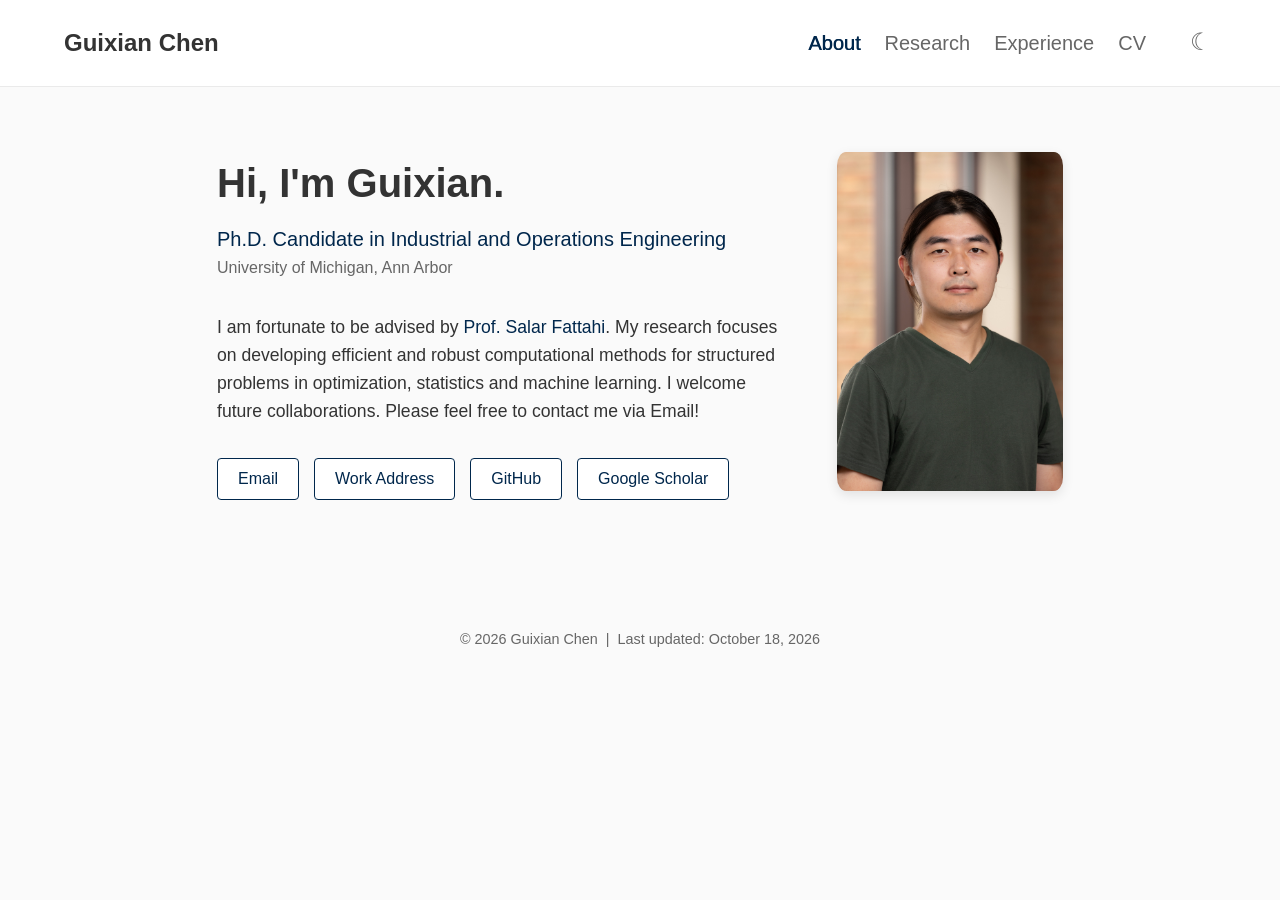
==== about.html @ 0d4732d8 "add sections" ====
<!DOCTYPE html>
<html lang="en">
<head>
    <meta charset="UTF-8">
    <meta name="viewport" content="width=device-width, initial-scale=1.0">
    <title>About | Guixian Chen</title>
    <link rel="icon" type="image/png" href="favicon.png">
    <link rel="stylesheet" href="style.css">
</head>
<body>
    <header>
        <nav class="navbar">
            <a href="about.html" class="nav-logo">Guixian Chen</a>
            <ul class="nav-links">
                <li><a href="about.html" class="active-nav">About</a></li>
                <li><a href="research.html">Research</a></li>
                <li><a href="experience.html">Experience</a></li>
                <li><a href="Guixian_Chen_CV.pdf" target="_blank">CV</a></li>
                <li><button id="theme-toggle" class="theme-btn" style="font-size: 1.5rem;">☾</button></li>
            </ul>
        </nav>
    </header>

    <main class="container">
        <section id="about" class="intro-section">
            <div class="intro-content">
                <div class="intro-text">
                    <h1>Hi, I'm Guixian.</h1>
                    <p class="subtitle">Ph.D. Candidate in <a href="https://ioe.engin.umich.edu/" target="_blank">Industrial and Operations Engineering</a></p>
                    <p class="affiliation">University of Michigan, Ann Arbor</p>
                    <p class="bio">
                        I am fortunate to be advised by <a href="https://fattahi.engin.umich.edu/" target="_blank">Prof. Salar Fattahi</a>. My research focuses on developing efficient and robust computational methods for structured problems in optimization, statistics and machine learning. I welcome future collaborations. Please feel free to contact me via Email! 
                    </p>
                    
                    <div class="social-links">
                        <!-- Interactive Email Dropdown -->
                        <div class="dropdown-container">
                            <button class="social-btn" onclick="toggleDropdown('email-content', this)">Email</button>
                            <div id="email-content" class="dropdown-content">
                                <p class="copy-field">
                                    <button type="button" class="copy-contact" onclick="copyContact(this)" aria-label="Copy email address" title="Click to copy">gxchen@umich.edu</button>
                                    <span class="copy-feedback" role="status"></span>
                                </p>
                                <a href="mailto:gxchen@umich.edu" target="_blank" class="social-btn">Send Email</a>
                            </div>
                        </div>

                        <div class="dropdown-container">
                            <button class="social-btn" onclick="toggleDropdown('address-content', this)">Work Address</button>
                            <div id="address-content" class="dropdown-content">
                                <p class="copy-field">
                                    <button type="button" class="copy-contact" onclick="copyContact(this)" aria-label="Copy work address" title="Click to copy">Industrial and Operations Engineering Building, 1205 Beal Ave, Ann Arbor, Michigan, 48109</button>
                                    <span class="copy-feedback" role="status"></span>
                                </p>
                                <a href="https://www.google.com/maps/place/University+of+Michigan+Industrial+and+Operations+Engineering/@42.2903424,-83.7092852,15z/data=!4m6!3m5!1s0x883cae85f3d2455b:0x34c1eecbe0c13f69!8m2!3d42.2910215!4d-83.7137039!16s%2Fg%2F12hkjf0tq?entry=ttu&g_ep=EgoyMDI2MDcyNi4wIKXMDSoASAFQAw%3D%3D" target="_blank" class="social-btn">Google Maps</a>
                            </div>
                        </div>
                        
                        <!-- Standard Links -->
                        <a href="https://github.com/Christ1anChen" target="_blank" class="social-btn">GitHub</a>
                        <a href="https://scholar.google.com/citations?user=kyorM50AAAAJ&hl=en" target="_blank" class="social-btn">Google Scholar</a>
                    </div>
                </div>
                
                <div class="intro-image">
                    <img src="profile.jpg" alt="Guixian Chen" class="profile-pic">
                </div>
            </div>
        </section>
        
    </main>

    <footer>
        <p>&copy; 2026 Guixian Chen <span class="separator">|</span> Last updated: October 18, 2026</p>
    </footer>

    <script>
        async function copyContact(button) {
            const field = button.parentElement;
            const status = field.querySelector('.copy-feedback');
            clearTimeout(button.copyTimer);
            try {
                await navigator.clipboard.writeText(button.textContent.trim());
                status.textContent = 'Copied';
            } catch {
                status.textContent = 'Copy failed';
            }
            field.classList.add('has-feedback');
            button.copyTimer = setTimeout(() => {
                field.classList.remove('has-feedback');
                status.textContent = '';
            }, 1000);
        }

        function toggleDropdown(id, buttonElement) {
            // Find the dropdown that was clicked and toggle its visibility
            const content = document.getElementById(id);
            content.classList.toggle("show");
            
            // If a button element was provided, toggle its active color
            if (buttonElement) {
                buttonElement.classList.toggle("active");
            }
        }
    </script>

    <script>
        const themeToggle = document.getElementById('theme-toggle');
        const currentTheme = localStorage.getItem('theme');

        // Check if the user previously selected dark mode
        if (currentTheme === 'dark') {
            document.body.classList.add('dark-mode');
            themeToggle.textContent = '☼'; // Minimalist Sun
        }

        // Toggle theme on click
        themeToggle.addEventListener('click', () => {
            document.body.classList.toggle('dark-mode');
            
            if (document.body.classList.contains('dark-mode')) {
                localStorage.setItem('theme', 'dark');
                themeToggle.textContent = '☼'; 
            } else {
                localStorage.setItem('theme', 'light');
                themeToggle.textContent = '☾'; // Minimalist Moon
            }
        });
    </script>
</body>
</html>
---- style.css ----
/* Base Variables for easy theming */
:root {
    --text-main: #333333;
    --text-muted: #666666;
    --accent-color: #00274C; /* UMich Blue */
    --bg-color: #FAFAFA;
    --font-stack: -apple-system, BlinkMacSystemFont, "Segoe UI", Roboto, Helvetica, Arial, sans-serif;
}

html {
    overflow-y: scroll;
}

/* Global Reset */
* {
    margin: 0;
    padding: 0;
    box-sizing: border-box;
}

body {
    font-family: var(--font-stack);
    color: var(--text-main);
    background-color: var(--bg-color);
    line-height: 1.6;
}

/* Navigation */
.navbar {
    display: flex;
    justify-content: space-between;
    align-items: center;
    padding: 1.5rem 5%;
    background-color: white;
    border-bottom: 1px solid #eaeaea;
}

.nav-logo {
    font-size: 1.5rem;
    font-weight: 600;
    text-decoration: none;
    color: var(--text-main);
}

.nav-links {
    font-size: 1.25rem;
    list-style: none;
    display: flex;
    gap: 1.5rem;
}

.nav-links a {
    text-decoration: none;
    color: var(--text-muted);
    transition: color 0.2s;
}

/* Highlights the current page in the top navigation */
.nav-links a.active-nav {
    color: var(--accent-color);
    
    /* Simulates bold text without changing the physical width */
    text-shadow: 0.5px 0 0 var(--accent-color); 
}

.nav-links a:hover {
    color: var(--accent-color);
}

/* Main Container */
.container {
    width: 910px; /* Locks the container to exactly 910 pixels wide */
    margin: 0 auto;
    padding: 4rem 2rem;
}


/* Typography & Sections */
.intro-section h1 {
    font-size: 2.5rem;
    margin-bottom: 0.5rem;
}

.subtitle {
    font-size: 1.25rem;
    color: var(--accent-color);
    font-weight: 500;
}

.affiliation {
    font-size: 1rem;
    color: var(--text-muted);
    margin-bottom: 2rem;
}

.bio {
    font-size: 1.1rem;
    margin-bottom: 2rem;
}

/* Container holding all the buttons */
.social-links {
    display: flex;
    flex-wrap: wrap; /* Allows buttons to wrap to a new line if the screen is small */
    gap: 15px; /* Creates a perfectly even, consistent gap between every button */
    align-items: stretch; /* Forces all buttons in a row to stretch to the exact same height */
}

/* Inline Text Links (Paragraphs) */
p a {
    color: var(--accent-color);
    text-decoration: none; /* Removes the underline */
    font-weight: 500; /* Makes it slightly bolder to stand out from normal text */
    transition: opacity 0.2s; /* Smooth transition for the hover effect */
}

/* Optional: Slight fade effect when someone hovers over the link */
p a:hover {
    opacity: 0.7; 
}

/* The individual buttons */
.social-btn {
    display: inline-flex;
    align-items: center;
    justify-content: center;
    height: 42px; 
    padding: 0 20px; 
    white-space: nowrap; 
    box-sizing: border-box; 
    font-size: 1rem;
    text-decoration: none; 
    font-family: inherit; 
    cursor: pointer; 
    border-radius: 4px; 
    transition: all 0.2s ease; /* Adds a smooth fade effect on hover */
    
    /* Restored Colors (Default State) */
    background-color: #ffffff; 
    color: #00274C; /* Dark Navy Blue */
    border: 1px solid #00274C; 
}

/* Hover State and Active Dropdown State */
.social-btn:hover,
.social-btn.active {
    background-color: #00274C; /* Dark background */
    color: #ffffff; /* White text */
}

/* Dropdown specific styles */
.dropdown-container {
    display: flex;
    flex-direction: column;
    gap: 0.5rem;
    position: relative; /* Tells the pop-out box to position itself relative to this container */
}

.dropdown-content {
    display: none; 
    flex-direction: column;
    gap: 0.8rem;
    padding: 1rem;
    background-color: white;
    border: 1px solid #eaeaea;
    border-radius: 4px;
    box-shadow: 0 4px 12px rgba(0, 0, 0, 0.08);
    width: max-content; /* Replaces min-width: 200px; */
    max-width: 365px; /* Optional: prevents it from getting too wide on small screens */
    
    /* New Absolute Positioning Rules */
    position: absolute; /* Takes the box out of the document flow so it doesn't push the page */
    top: 100%; /* Positions it directly below the Email button */
    left: 0; /* Aligns it with the left edge of the Email button */
    margin-top: 0.5rem; /* Creates a small gap between the button and the box */
    z-index: 10; /* Ensures the box floats on top of any other text or borders below it */
}

/* Show dropdown on hover OR when clicked (via JS .show class) */
.dropdown-container:hover .dropdown-content,
.dropdown-content.show {
    display: flex;
}

.dropdown-content p {
    font-size: 0.95rem;
    color: var(--text-main);
    margin: 0;
    font-weight: 500;
}

.copy-field {
    display: grid;
}

.copy-field > * {
    grid-area: 1 / 1;
}

.copy-contact {
    border: 0;
    background: none;
    color: inherit;
    font: inherit;
    text-align: left;
    cursor: pointer;
}

.copy-field.has-feedback .copy-contact {
    color: transparent;
}

.copy-feedback {
    color: var(--accent-color);
    pointer-events: none;
}

/* Invisible bridge to prevent the hover gap dead zone */
.dropdown-content::before {
    content: "";
    position: absolute;
    top: -0.5rem; /* Matches the exact size of your margin-top gap */
    left: 0;
    width: 100%;
    height: 0.5rem;
}

/* Prevents the button inside the dropdown from stretching to full width */
.dropdown-content .social-btn {
    align-self: flex-start;
}

footer {
    text-align: center;
    padding: 2rem;
    color: var(--text-muted);
    font-size: 0.9rem;
    margin-top: 2rem;
}


/* Profile Picture Layout */
.intro-content {
    display: flex;
    flex-direction: column-reverse;
    gap: 3rem;
    align-items: center;
}

.intro-text {
    flex: 1;
}

.intro-image {
    flex-shrink: 0;
}

.profile-pic {
    width: 226px;
    height: 339px; /* Increased height for a portrait rectangle */
    border-radius: 4%; /* Slightly rounded corners instead of a full circle */
    object-fit: cover;
    border: 0.0px solid var(--accent-color);
    box-shadow: 0 4px 12px rgba(0, 0, 0, 0.1);
}

/* Desktop Layout */
@media (min-width: 768px) {
    .intro-content {
        flex-direction: row;
        justify-content: space-between;
        align-items: center;
    }
}

/* Sub-section Spacing */
.sub-section-title {
    font-size: 2rem;
    margin-top: 3.0rem; /* Increased to push the title further down from the list above */
    margin-bottom: 2rem;
    color: var(--accent-color);
}

/* Generic Content Sections */
.content-section {
    margin-top: 4rem;
    border-top: 1px solid #eaeaea;
    padding-top: 3rem;
}

.content-section h2 {
    font-size: 2rem;
    margin-bottom: 2rem;
    color: var(--accent-color);
}

/* Publication List & Cards - Minimalist Flat Style */
.pub-list {
    --entry-spacing: 1rem;
    display: flex;
    flex-direction: column;
    gap: var(--entry-spacing);
}

.pub-item {
    display: flex;
    flex-direction: column;
    gap: 0.25rem;
    padding-bottom: var(--entry-spacing);
    border-bottom: 1px solid #cccccc;
}

/* Don't show a line below the last paper in a section */
.pub-item:last-child {
    border-bottom: none;
    padding-bottom: 0;
}

.pub-title {
    font-size: 1.2rem;
    color: var(--text-main);
    line-height: 1.4;
    font-weight: 600;
}

.pub-authors {
    font-size: 1rem;
}

.pub-venue {
    font-size: 0.95rem;
    font-style: italic;
    color: var(--text-muted);
}

/* Links (PDF, Code, etc.) are styled as clean underlines */
.pub-links {
    display: flex;
    gap: 1rem;
}

.btn-small {
    font-size: 0.9rem;
    padding: 0;
    border: none;
    color: var(--accent-color);
    text-decoration: underline;
    background-color: transparent;
    transition: color 0.2s;
}

/* Clean hover color change */
.btn-small:hover {
    background-color: transparent;
    color: var(--text-main);
}

/* Research Interests List */
.interests-content ul li {
    font-size: 1.1rem;
    color: var(--text-main);
    margin-bottom: 0.5rem;
}

.interests-content ul li:last-child {
    margin-bottom: 0;
}

/* Footer Separator Spacing */
.separator {
    margin: 0 0.25rem; /* This adds horizontal space on the left and right */
}

/* Theme Toggle Button */
.theme-btn {
    background: none;
    border: none;
    cursor: pointer;
    padding: 0;
    margin-left: 1rem;
    color: var(--text-muted);
    transition: color 0.2s;

    /* Strict dimensions to prevent all layout shifts */
    width: 30px;  /* Locks the horizontal space */
    height: 30px; /* Locks the vertical space */
    display: inline-flex; /* Switches from inline-block for perfect centering */
    align-items: center; /* Centers the symbol vertically */
    justify-content: center; /* Centers the symbol horizontally */
}

.theme-btn:hover {
    color: var(--accent-color);
    transform: scale(1.1);
}

/* Dark Mode Variables */
body.dark-mode {
    --bg-color: #121212;
    --text-main: #e0e0e0;
    --text-muted: #a0a0a0;
    --accent-color: #64b5f6; /* A lighter blue/accent for better contrast in dark mode */

    /* Counteract the dark mode font illusion globally */
    -webkit-font-smoothing: antialiased;
    -moz-osx-font-smoothing: grayscale;
}

/* Ensure the body uses the background variables */
body {
    background-color: var(--bg-color, #ffffff);
    color: var(--text-main);
    transition: background-color 0.3s, color 0.3s;
}

/* Dark Mode Component Overrides */
body.dark-mode .navbar {
    background-color: var(--bg-color);
    border-bottom: 1px solid #333;
}

body.dark-mode .dropdown-content {
    background-color: #1e1e1e;
    border: 1px solid #333;
    box-shadow: 0 4px 12px rgba(0, 0, 0, 0.5);
}

body.dark-mode .pub-item {
    border-bottom: 1px solid #333;
}

body.dark-mode .pub-item:last-child {
    border-bottom: none;
}

/* Dark Mode Button Overrides */
body.dark-mode .social-btn {
    background-color: transparent; /* Makes the button background match the dark page */
    color: var(--accent-color); /* Uses your light blue accent color for the text */
    border: 1px solid var(--accent-color); /* Matches the border to the text */
}

/* Dark Mode Hover/Active State */
body.dark-mode .social-btn:hover,
body.dark-mode .social-btn.active {
    background-color: var(--accent-color); /* Fills the button with light blue */
    color: var(--bg-color); /* Turns the text dark for contrast */
}

/* Mobile Responsiveness */
@media (max-width: 900px) {
    .navbar {
        flex-wrap: wrap;
        gap: 1rem;
    }

    .nav-links {
        flex-wrap: wrap;
        align-items: center;
        gap: 1rem;
        font-size: 1rem;
    }

    .theme-btn {
        margin-left: 0;
    }

    .social-links {
        position: relative;
    }

    .dropdown-container {
        position: static;
    }

    .dropdown-content {
        max-width: 100%;
    }

    .container {
        width: 100%;
        min-width: 0;
        padding: 2rem 1.5rem;
    }
}
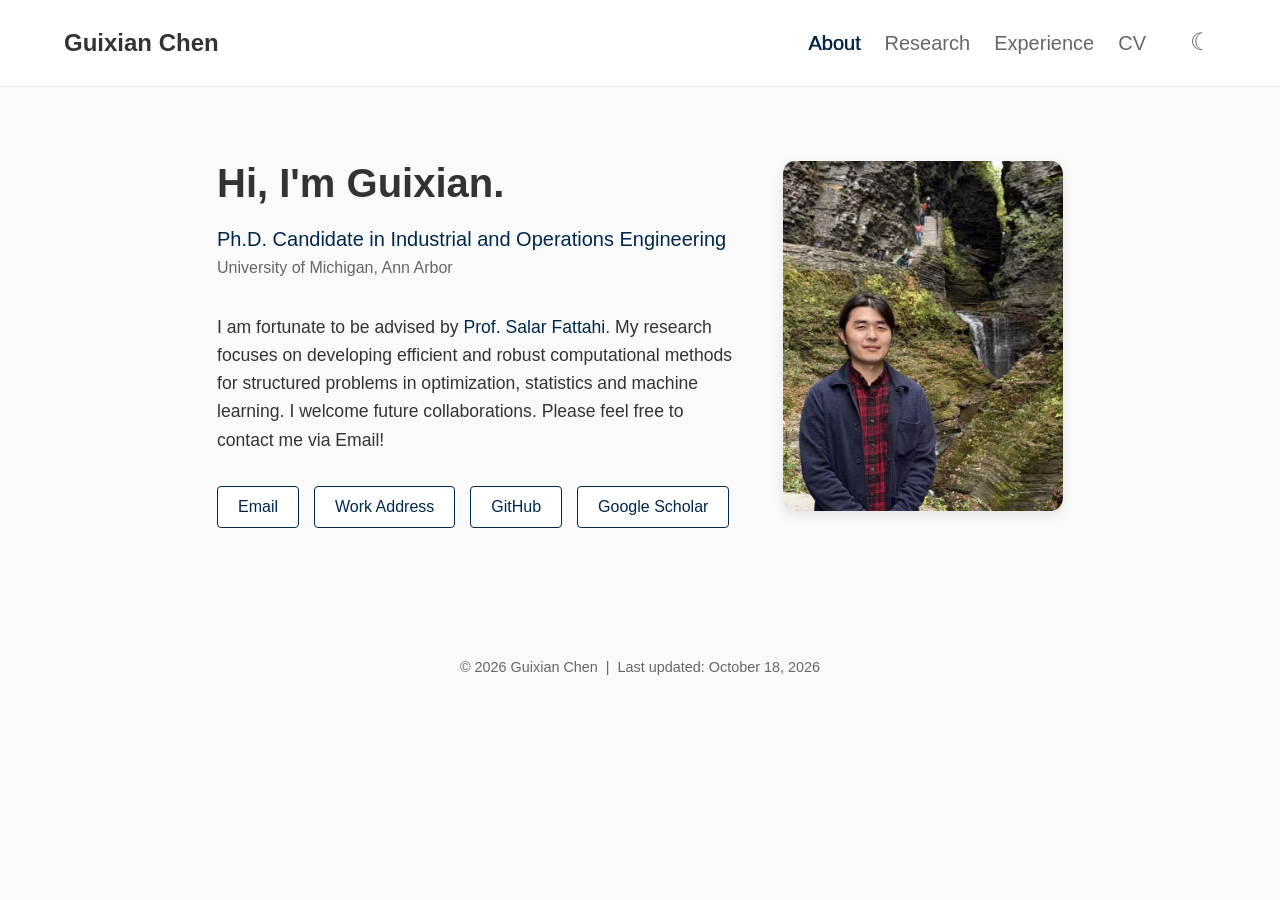
==== commit a0c34fdb: "mobile visualization" ====
--- a/about.html
+++ b/about.html
@@ -92,16 +92,34 @@
             }, 1000);
         }
 
+        const mobileLayout = window.matchMedia('(max-width: 767px)');
+
+        function closeDropdowns(except) {
+            document.querySelectorAll('.dropdown-content.show').forEach(content => {
+                if (content === except) return;
+                content.classList.remove('show');
+                content.previousElementSibling.classList.remove('active');
+            });
+        }
+
         function toggleDropdown(id, buttonElement) {
-            // Find the dropdown that was clicked and toggle its visibility
             const content = document.getElementById(id);
+            if (mobileLayout.matches) closeDropdowns(content);
             content.classList.toggle("show");
-            
-            // If a button element was provided, toggle its active color
             if (buttonElement) {
                 buttonElement.classList.toggle("active");
             }
         }
+
+        document.addEventListener('click', event => {
+            if (mobileLayout.matches && !event.target.closest('.dropdown-container')) {
+                closeDropdowns();
+            }
+        });
+
+        document.addEventListener('keydown', event => {
+            if (mobileLayout.matches && event.key === 'Escape') closeDropdowns();
+        });
     </script>
 
     <script>
--- a/style.css
+++ b/style.css
@@ -256,8 +256,8 @@
 }
 
 .profile-pic {
-    width: 226px;
-    height: 339px; /* Increased height for a portrait rectangle */
+    width: 280px;
+    aspect-ratio: 4 / 5;
     border-radius: 4%; /* Slightly rounded corners instead of a full circle */
     object-fit: cover;
     border: 0.0px solid var(--accent-color);
@@ -483,3 +483,75 @@
         padding: 2rem 1.5rem;
     }
 }
+
+/* Phone layouts */
+@media (max-width: 767px) {
+    .navbar {
+        position: relative;
+        padding: 1rem 1.5rem;
+    }
+
+    .nav-logo {
+        display: inline-flex;
+        align-items: center;
+        min-height: 44px;
+    }
+
+    .nav-links {
+        flex-basis: 100%;
+        flex-wrap: nowrap;
+        justify-content: space-between;
+        gap: 0.5rem;
+    }
+
+    .nav-links > li:last-child {
+        display: flex;
+        position: absolute;
+        top: 1rem;
+        right: 1.5rem;
+    }
+
+    .nav-links a,
+    .btn-small {
+        display: inline-flex;
+        align-items: center;
+    }
+
+    .nav-links a {
+        justify-content: center;
+    }
+
+    .nav-links a,
+    .theme-btn,
+    .btn-small,
+    .social-btn,
+    .copy-contact {
+        min-width: 44px;
+        min-height: 44px;
+    }
+
+    .intro-content {
+        gap: 2rem;
+    }
+
+    .intro-image {
+        max-width: 100%;
+    }
+
+    .profile-pic {
+        width: 240px;
+        max-width: 100%;
+    }
+
+    .intro-section h1 {
+        font-size: 2rem;
+    }
+
+    .copy-feedback {
+        align-self: center;
+    }
+
+    .dropdown-container:hover .dropdown-content:not(.show) {
+        display: none;
+    }
+}
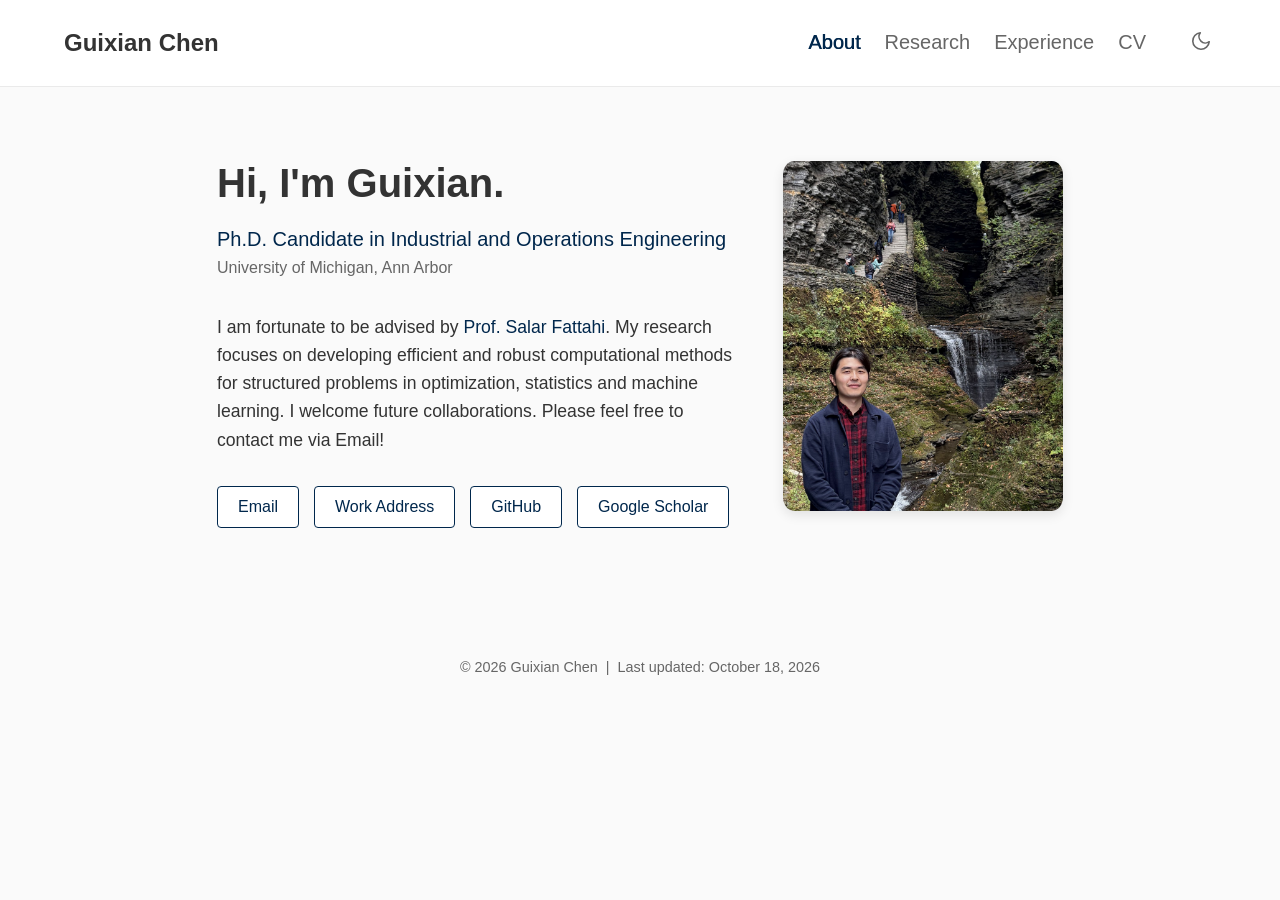
==== commit 05f5e542: "theme icon" ====
--- a/about.html
+++ b/about.html
@@ -16,7 +16,17 @@
                 <li><a href="research.html">Research</a></li>
                 <li><a href="experience.html">Experience</a></li>
                 <li><a href="Guixian_Chen_CV.pdf" target="_blank">CV</a></li>
-                <li><button id="theme-toggle" class="theme-btn" style="font-size: 1.5rem;">☾</button></li>
+                <li>
+                    <button id="theme-toggle" class="theme-btn" type="button" aria-label="Dark mode" aria-pressed="false">
+                        <svg class="theme-icon theme-icon-moon" viewBox="0 0 24 24" aria-hidden="true" focusable="false">
+                            <path d="M21 12.79A9 9 0 1 1 11.21 3 7 7 0 0 0 21 12.79Z"/>
+                        </svg>
+                        <svg class="theme-icon theme-icon-sun" viewBox="0 0 24 24" aria-hidden="true" focusable="false">
+                            <circle cx="12" cy="12" r="4"/>
+                            <path d="M12 3v2m0 14v2M3 12h2m14 0h2M5.64 5.64l1.42 1.42m9.88 9.88 1.42 1.42M5.64 18.36l1.42-1.42m9.88-9.88 1.42-1.42"/>
+                        </svg>
+                    </button>
+                </li>
             </ul>
         </nav>
     </header>
@@ -124,25 +134,14 @@
 
     <script>
         const themeToggle = document.getElementById('theme-toggle');
-        const currentTheme = localStorage.getItem('theme');
-
-        // Check if the user previously selected dark mode
-        if (currentTheme === 'dark') {
+        if (localStorage.getItem('theme') === 'dark') {
             document.body.classList.add('dark-mode');
-            themeToggle.textContent = '☼'; // Minimalist Sun
         }
-
-        // Toggle theme on click
+        themeToggle.setAttribute('aria-pressed', document.body.classList.contains('dark-mode'));
         themeToggle.addEventListener('click', () => {
-            document.body.classList.toggle('dark-mode');
-            
-            if (document.body.classList.contains('dark-mode')) {
-                localStorage.setItem('theme', 'dark');
-                themeToggle.textContent = '☼'; 
-            } else {
-                localStorage.setItem('theme', 'light');
-                themeToggle.textContent = '☾'; // Minimalist Moon
-            }
+            const dark = document.body.classList.toggle('dark-mode');
+            localStorage.setItem('theme', dark ? 'dark' : 'light');
+            themeToggle.setAttribute('aria-pressed', dark);
         });
     </script>
 </body>
--- a/style.css
+++ b/style.css
@@ -394,6 +394,26 @@
     transform: scale(1.1);
 }
 
+.theme-icon {
+    width: 22px;
+    height: 22px;
+    flex-shrink: 0;
+    fill: none;
+    stroke: currentColor;
+    stroke-width: 1.75;
+    stroke-linecap: round;
+    stroke-linejoin: round;
+}
+
+.theme-icon-sun,
+.dark-mode .theme-icon-moon {
+    display: none;
+}
+
+.dark-mode .theme-icon-sun {
+    display: block;
+}
+
 /* Dark Mode Variables */
 body.dark-mode {
     --bg-color: #121212;
@@ -530,6 +550,10 @@
         min-height: 44px;
     }
 
+    .theme-btn:hover {
+        transform: none;
+    }
+
     .intro-content {
         gap: 2rem;
     }
